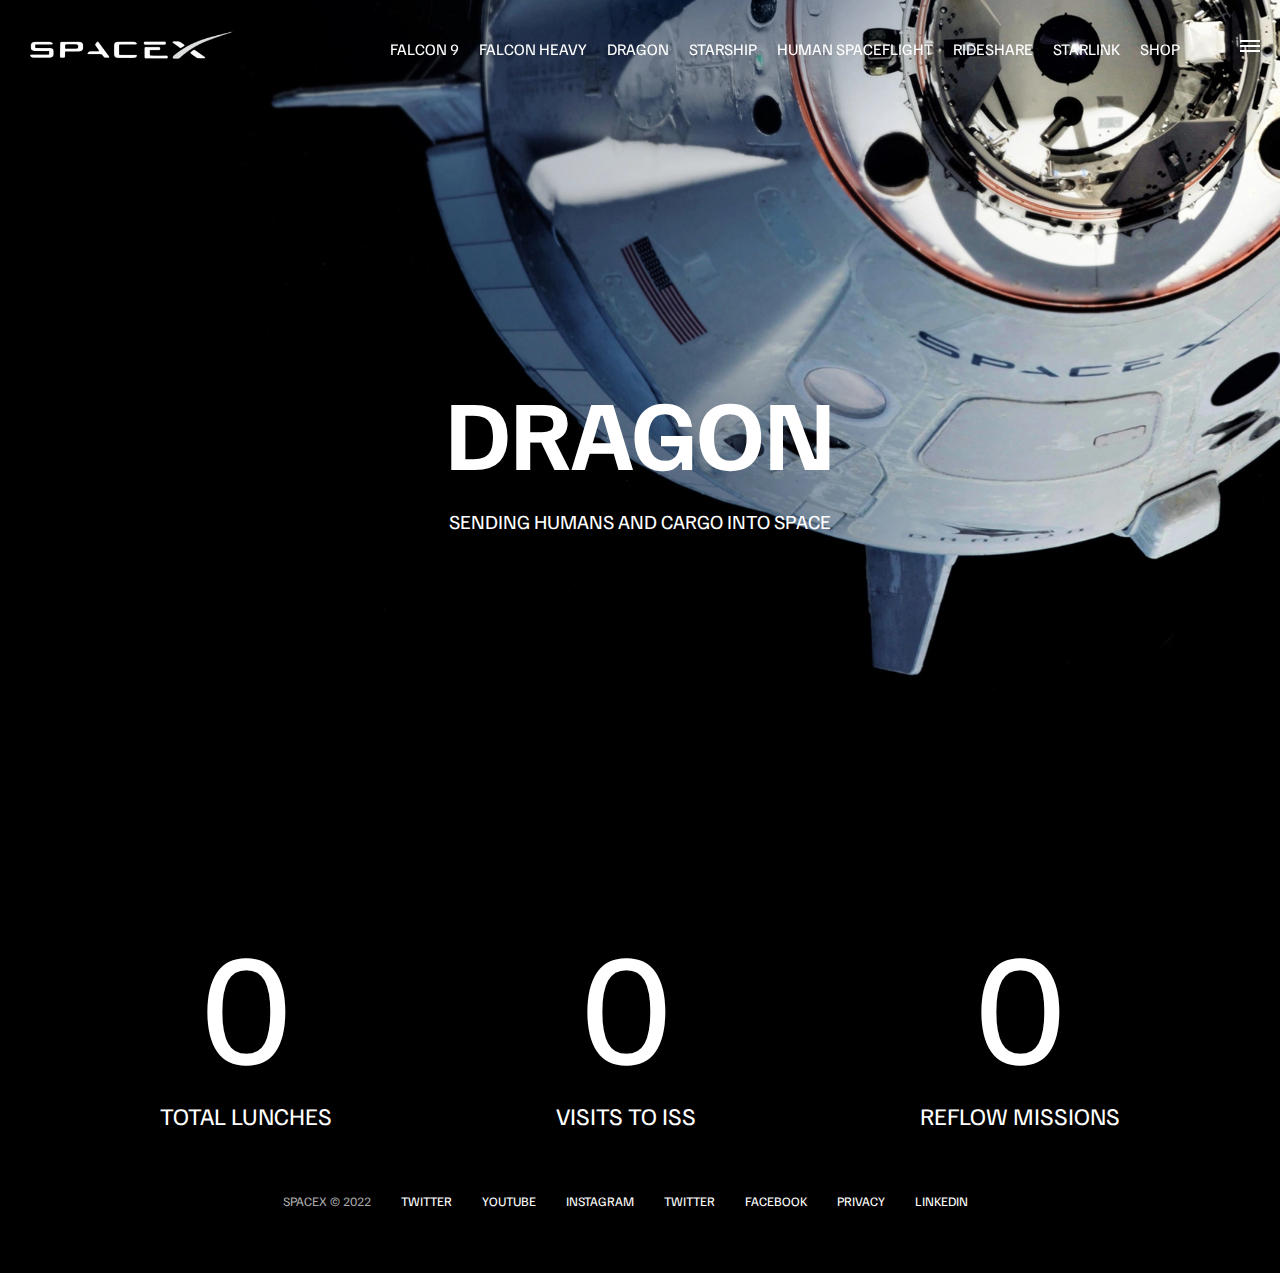
==== dragon.html @ 25131513 "final" ====
<!DOCTYPE html>
<html lang="en">
<head>
    <meta charset="UTF-8">
    <meta http-equiv="X-U-Compactible" content="IE=edge">
    <meta name="viewport" content="width=device-widht, initial-scale=1.0">
    <link rel="stylesheet" href="css/style.css">
    <script src="js/script.js" defer>
        <title>SpaceX - Dragon </title>

    </script>


</head>
<body>
    <div id="overlay"></div>
    <div id="mobile-menu" class="mobile-main-menu">
        <ul>
            <li><a href="#">Mission</a></li>
            <li><a href="#">Lunches</a></li>
            <li><a href="#">Careers</a></li>
            <li><a href="#">Updates</a></li>
            <li><a href="falcon9.html">
                    Falcon 9
            </a></li>
            <li class="mobile-only"><a href="falcon-heavy.html">
                    Falcon Heavy
            </a></li>
            <li class="mobile-only"><a href="dragon.html">
                    Dragon
            </a></li>
            <li class="mobile-only"><a href="#">
                    Starship
            </a></li>
            <li class="mobile-only"><a href="#">
                    Human Spaceflight
            </a></li>
            <li class="mobile-only"><a href="#">
                    Rideshare
            </a></li>
            <li class="mobile-only"><a href="#">
                    Starlink
            </a></li>
            <li class="mobile-only"><a href="">
                    Shop
            </a></li>
        </ul>
    </div>
    <header class="main-header">
        <div class="logo">
            <a href="index.html">
                <img src="img/logo.png" alt="SpaceX" />

            </a>

        </div>
        <nav class="desktop-main-menu">
            <ul>
                <li><a href="falcon9.html">
                        Falcon 9
                </a></li>
                <li><a href="falcon-heavy.html">
                        Falcon Heavy
                </a></li>
                <li><a href="dragon.html">
                        Dragon
                </a></li>
                <li><a href="#">
                        Starship
                </a></li>
                <li><a href="#">
                        Human Spaceflight
                </a></li>
                <li><a href="#">
                        Rideshare
                </a></li>
                <li><a href="#">
                        Starlink
                </a></li>
                <li><a href="">
                        Shop
                </a></li>
            </ul>
        </nav>
    </header>

    <!--hamburger menu -->

    <button id="menu-btn" class="hamburger" type="button">

        <span class="hamburger-top">

        </span>
        <span class="hamburger-middle">

        </span>

        <span class="hamburger-bottom">

        </span>


    </button>
    <section class="section-animate bg-dragon">

    </section>

    <div class="section-inner-center">
        <h3>Dragon</h3>
        <p>Sending humans and cargo into space

        </p>
    </div>


<div class="stats">
    <div>
        <span class="counter" data-target="34">0</span>
        <h4> Total Lunches</h4>
    </div>
    <div>
        <span class="counter" data-target="31">0</span>
        <h4> Visits to ISS</h4>
    </div>
    <div>
        <span class="counter" data-target="13">0</span>
        <h4> Reflow Missions</h4>
    </div>
</div>




    <footer>
        <ul>
            <li>SpaceX &copy; 2022</li>
            <li> <a href="#">Twitter</a></li>
            <li> <a href="#">YouTube</a></li>

            <li> <a href="#">Instagram</a></li>
            <li> <a href="#">Twitter</a></li>
            <li> <a href="https://www.facebook.com/giribijaya.giri">Facebook</a></li>
            <li> <a href="#">Privacy</a></li>
            <li> <a href="#">LinkedIn</a></li>



            </li>
        </ul>
    </footer>
</body>
</html>
---- css/style.css ----
@import url('https://fonts.googleapis.com/css2?family=Familjen+Grotesk:wght@400;600;700&display=swap');

*,
*::before,
*::after {
    margin: 0;
    padding: 0;
    box-sizing: border-box;

}


body {
    font-family: 'Familjen Grotesk', sans-serif;
    background: #000;
    color: #fff;
}

a {
    text-decoration: none;
    color: #fff;
}

ul {
    list-style: none;
}

/* Header/Navbar */
.main-header {
    position: fixed;
    top: 0;
    left: 0;
    width: 100%;
    z-index: 3;
    display: flex;
    justify-content: space-between;
    align-items: center;
    text-transform: uppercase;
    height: 100px;
    padding: 0 30px;

}

/* LOGO */
.logo {
    width: 210px;
    height: auto;
}

.logo img {
    display: block;
    width: 100%;
    height: auto;

}

/* Deskotp Menu */
.desktop-main-menu {
    margin-right: 50px;
}

.desktop-main-menu ul {
    display: flex;
}

.desktop-main-menu ul li {
    position: relative;
    margin-right: 20px;
    padding-bottom: 2px;

}

/* Main item bottom border */
.desktop-main-menu ul li a::after {
    content: '';
    position: absolute;
    bottom: 0;
    left: 0;
    width: 100%;
    height: 1px;
    background: #fff;
    transform: scaleX(0);
    transition: transform 0.6s cubic-bezier(0.19, 1, 0.22, 1);
    transform-origin: right center;
}

.desktop-main-menu ul li a:hover::after {
    transform: scaleX(1);
    transform-origin: left center;
    transition-duration: 0.4s;
}

/*Sections */
section {
    position: relative;
    height: 100vh;
    background-position: center center;
    background-repeat: no-repeat;
    background-size: cover;
    text-transform: uppercase;

}

.section-inner {
    position: absolute;
    bottom: 200px;
    left: 150px;
    max-width: 560px;
}

.section-inner h4 {
    font-size: 22px;
    margin-bottom: 5px;
    font-weight: 300;
    animation: fadeInUP 0.5s ease-in-out;


}

.section-inner h2 {
    font-size: 50px;
    font-weight: 700;
    margin-bottom: 20px;
    animation: fadeInUP 0.5s ease-in-out 0.2s;
    animation-fill-mode: both; /* Stop from showing at start */
}

.section-inner a {
    animation: fadeInUP 0.5s ease-in-out 0.4s;
    animation-fill-mode: both; /* Stop from showing at start */
}





/*Background-images */
.section-a {
    background-image: url('../img/section-a.webp');
}

.section-b {
    background-image: url('../img/section-b.webp');
}

.section-c {
    background-image: url('../img/section-c.webp');
}

.section-d {
    background-image: url('../img/section-d.webp');
}

.section-e {
    background-image: url('../img/section-e.webp');
}

.section-f {
    background-image: url('../img/section-f.webp');
}



.btn {
    position: relative;
    display: inline-block;
    cursor: pointer;
    text-align: center;
    min-width: 130px;
    padding: 15px 50px;
    margin-top: 10px;
    border: 2px solid #fff;
    text-transform: uppercase;
    font-weight: bold;
    overflow: hidden;
    z-index: 2;


}

.btn:hover span {
    color: #000;
}

.btn .hover {
    position: absolute;
    top: 0;
    left: 0;
    width: 100%;
    height: 100%;
    background-color: #fff;
    color: #000;
    z-index: -1;
    transform: translateY(100%);
    transition: transform 0.6s cubic-bezier(0.19, 1, 0.22, 1);

}

.btn:hover .hover {
    transform: translateY(0);
}


.scroll-arrow {
    position: absolute;
    bottom: 50px;
    left: 50%;
    transform: translateX(-50%);
    animation: fadeBounce 5s infinite;
}



/*...Footer ...*/


footer {
    position: relative;
    padding: 55px 0;
}


footer ul {
    display: flex;
    justify-content: center;
    align-items: center;
    flex-wrap: wrap;
}

footer ul li {
    margin-right: 30px;
    color: #aaa;
    text-transform: uppercase;
    font-size: 13px;
    line-height: 2.5;
}

footer ul li a {
    color: #fff;
    transition: color 0.6s;
}

footer ul li a:hover {
    color: #aaa;
}




/* Hamburger menu */
.hamburger {
    position: fixed;
    top: 40px;
    right: 20px;
    z-index: 10;
    cursor: pointer;
    width: 20px;
    height: 20px;
    background: none;
    border: none;
}

.hamburger-top,
.hamburger-middle,
.hamburger-bottom {
    position: absolute;
    width: 20px;
    height: 2px;
    top: 0;
    left: 0;
    background: #fff;
    transition: all 0.5s;


}

.hamburger-middle {
    transform: translateY(5px);
}

.hamburger-bottom {
    transform: translateY(10px);
}

/* --Translate hamburger to X when open */
.opne {
    transform: rotate(90deg);


}

.open .hamburger-top {
    transform: rotate(45deg) translateY(6px) translateX(6px);
}

.open .hamburger-middle {
    display: none;
}

.open .hamburger-bottom {
    transform: rotate(-45deg) translateY(6px) translateX(-6px);
}


/*--OVerlay...*/

.overlay-show {
    position: fixed;
    top: 0;
    left: 0;
    width: 100%;
    height: 100%;
    background-color: rgba(0, 0, 0, 0.5);
    z-index: 3;
}


/*---Stop body scroll  --*/

.stop-scrolling {
    overflow: hidden;
}

/* -- Hide mobile items---*/
.mobile-only {
    display: none;

}




/* --Mobile-Menu--*/
.mobile-main-menu {
    position: fixed;
    top: 0;
    right: 0;
    width: 350px;
    height: 100%;
    background: #000;
    z-index: 4;
    display: flex;
    align-items: center;
    justify-content: center;
    transform: translateX(100%);
    transition: transform 0.6 cubic-bezier(0.19, 1, 0.22, 1);


}
/* ....Bring menu rom right */
.show-menu {
    transform: translateX(0);
}
.mobile-main-menu ul {
    display: flex;
    flex-direction: column;
    align-items: end;
    justify-content: center;
    padding: 50px;
    width: 100%;
}

.mobile-main-menu ul li {
    margin-bottom: 20px;
    font-size: 18px;
    text-transform: uppercase;
    border-bottom: 1px #555 dotted;
    width: 100%;
    text-align: right;
    padding-bottom: 8px;
}

.mobile-main-menu ul li a {
    color: #fff;
    transition: color 0.6s;

}

.mobile-main-menu ul li a:hover {
    color: #aaa;
}



/* Inner-pages */
.bg-falcon-9 {
    background-image: url('../img/falcon-9.webp');
}
.bg-falcon-heavy {
    background-image: url('../img/falcon-heavy.webp');
}
.bg-dragon {
    background-image: url('../img/dragon.webp');
}

.section-animate {
    animation: fadeIn 2s ease-in-out;
}

.section-inner-center {
    position:absolute;
    top: 50%;
    left: 50%;
    transform: translate(-50%, -50%);
    text-transform: uppercase;
    text-align: center;
    width: 80%;
}
.section-inner-center h3 {
    font-size: 100px;
    margin-bottom: 15px;
    animation: fadeInUp 0.5s ease-in-out;
}
.section-inner-center p {
    font-size: 20px;
    animation: fadeInUp 0.5s ease-in-out 0.2s;
    animation-fill-mode: both;
}



/* --stats */
.stats {
    max-width: 960px;
    margin: 0 auto;
    display: flex;
    align-items: center;
    justify-content: space-between;
    text-align: center;
    text-transform: uppercase;
     
}

.stats div span {
    font-size: 160px;
}
.stats div h4 {
    font-size: 24px;
    font-weight: 300;
}





/* Animations....*/


@keyframes fadeInUp {

    0% {
        opacity: 0;
        transform: translateY(140px);
    }

    100% {
        opacity: 1;
        transform: translateY(0);
    }
}


@keyframes fadeIn {

    0% {
        opacity: 0;
    }

    100% {
        opacity: 1;
    }

}


@keyframes fadeBounce {

    0%,
    20%,
    50%,
    80%,  
    100% {
        opacity: 0;
        transform: translateY(-20px);
    }

    40% {
        opacity: 1;
        transform: translateY(0);
    }

}


/*..Media Queries ..*/
@media (max-width:960px) {

    /* Hide Menu */
    .desktop-main-menu {
        display: none;
    }

    /*--Show mobile-main-items */
    .mobile-only {
        display: block;
    }


    .section-inner-center h3 {
        font-size:75px;
    }
}

@media (max-width:600px) {
    .section-inner {
        bottom: 75px;
        left: 20px
    }

    .section-inner h2 {
        font-size: 40px;
    }

    footer ul li:first-child {
        position: absolute;
        top: 30px;
        left: 50%;
        transform: translate(-50%, -50%);
    }

    footer ul li {

        margin-right: 15px;
    }

    .logo {
        width: 150px;
        margin: auto;
    }
   
    .section-inner-center h3 {
        font-size:50px;
    }
     /* --Stats ---*/
     .stats{
        flex-direction: column;
     }
     .stats div {
        margin-bottom: 20px;
     }

}
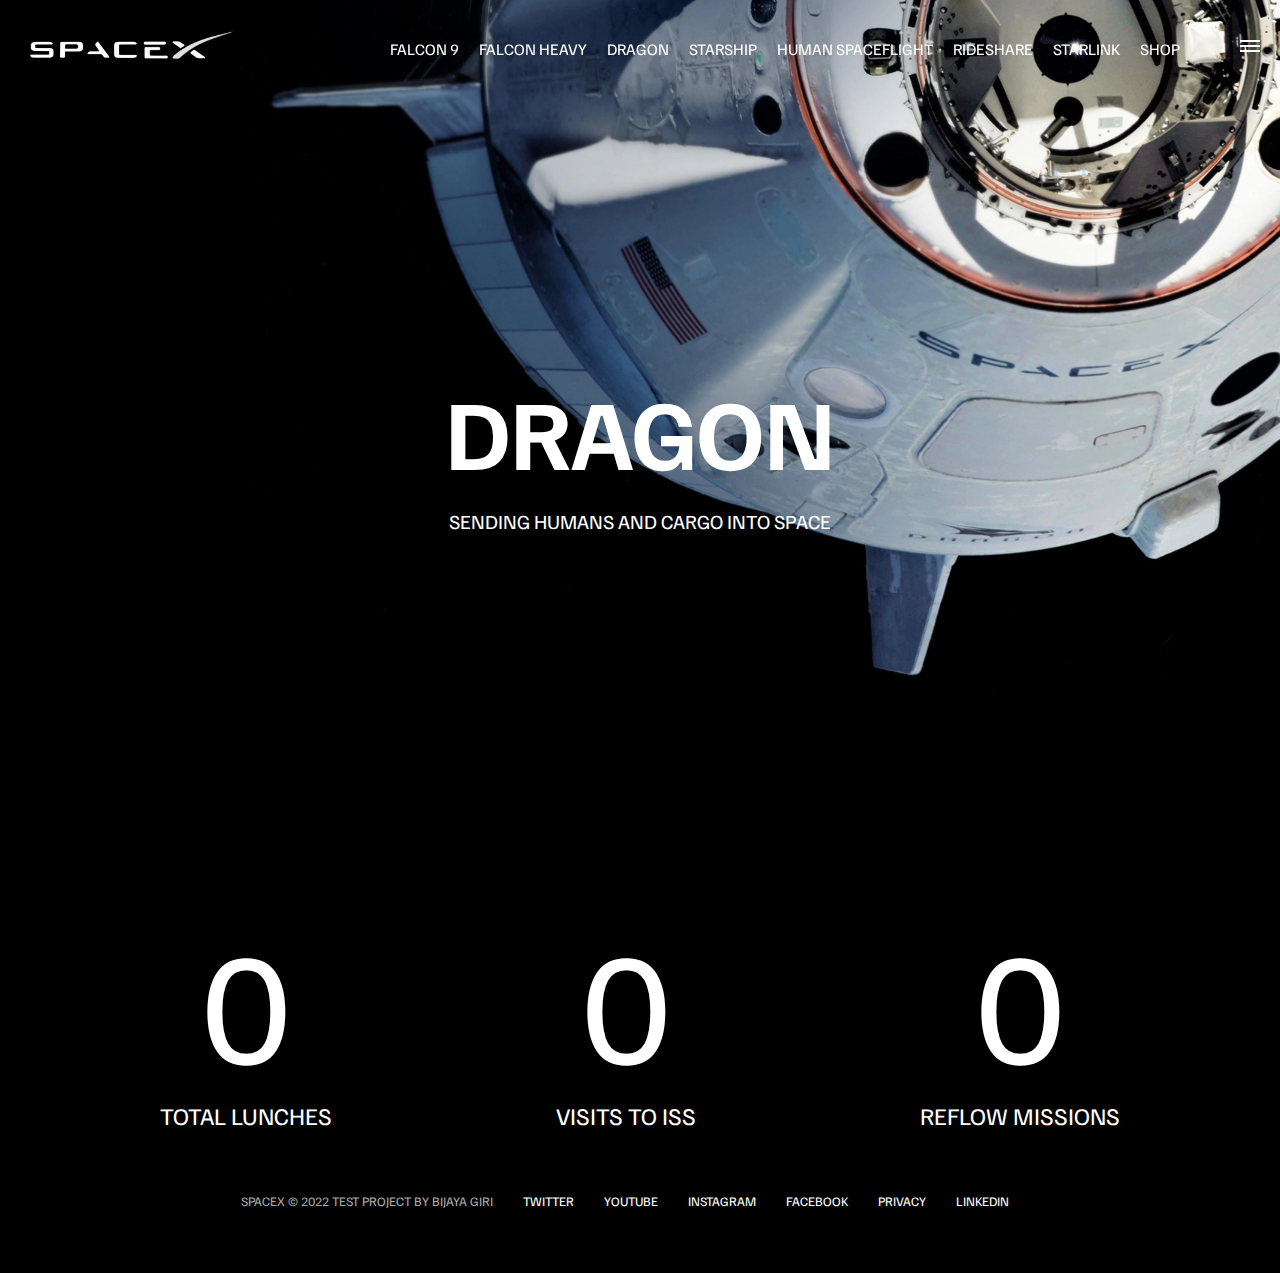
==== commit 5a03e9dc: "leftovers" ====
--- a/dragon.html
+++ b/dragon.html
@@ -130,23 +130,17 @@
 
 
 
-
-    <footer>
-        <ul>
-            <li>SpaceX &copy; 2022</li>
-            <li> <a href="#">Twitter</a></li>
-            <li> <a href="#">YouTube</a></li>
-
-            <li> <a href="#">Instagram</a></li>
-            <li> <a href="#">Twitter</a></li>
-            <li> <a href="https://www.facebook.com/giribijaya.giri">Facebook</a></li>
-            <li> <a href="#">Privacy</a></li>
-            <li> <a href="#">LinkedIn</a></li>
-
-
-
-            </li>
-        </ul>
-    </footer>
+<footer>
+    <ul>
+        <li>SpaceX &copy; 2022 Test project by Bijaya Giri </li>
+        <li> <a href="https://twitter.com/bijayadip_giri">Twitter</a></li>
+        <li> <a href="https://www.youtube.com/channel/UCHzuKaxOud2xlN1tpJWnxDQ">YouTube</a></li>
+        <li> <a href="#">Instagram</a></li>
+        <li> <a href="https://www.facebook.com/giribijaya.giri">Facebook</a></li>
+        <li> <a href="#">Privacy</a></li>
+        <li> <a href="https://www.linkedin.com/in/bijaya-giri-2bbb4a115/">LinkedIn</a></li>
+        </li>
+    </ul>
+</footer>
 </body>
 </html>